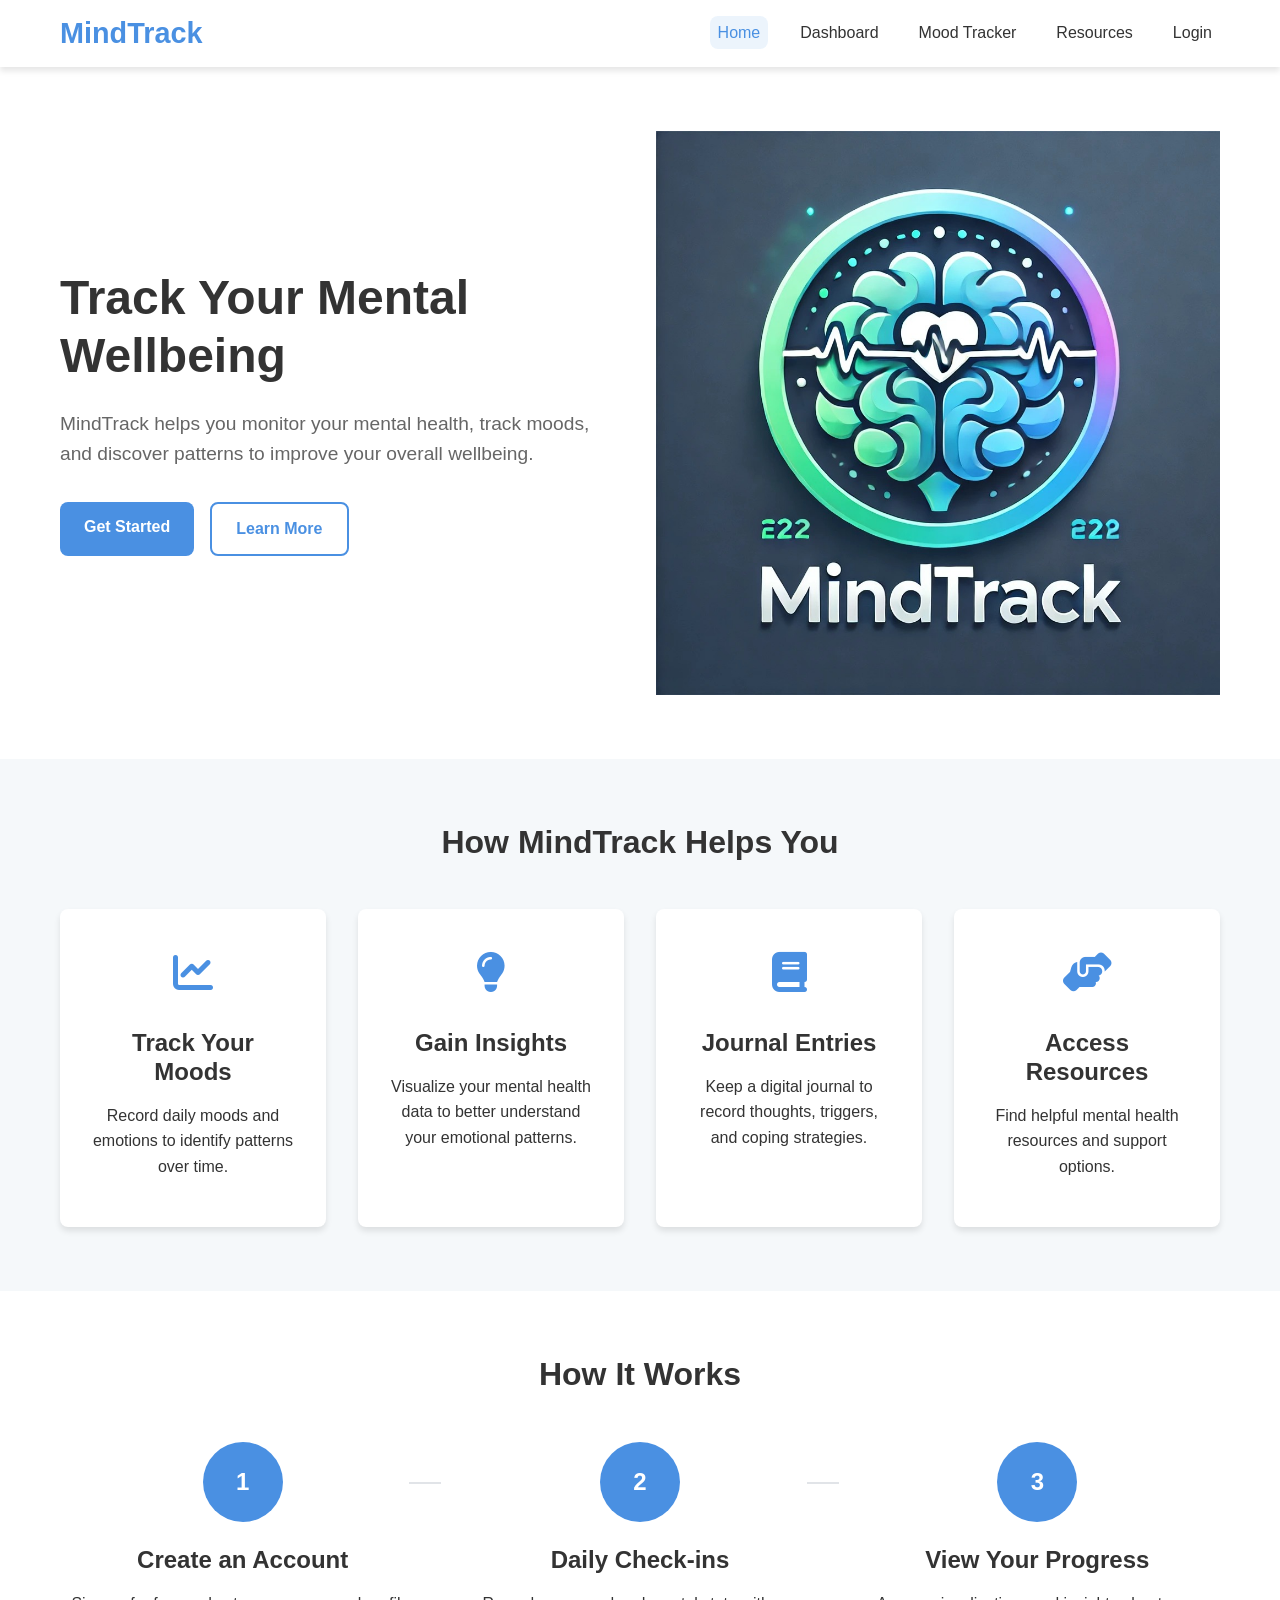
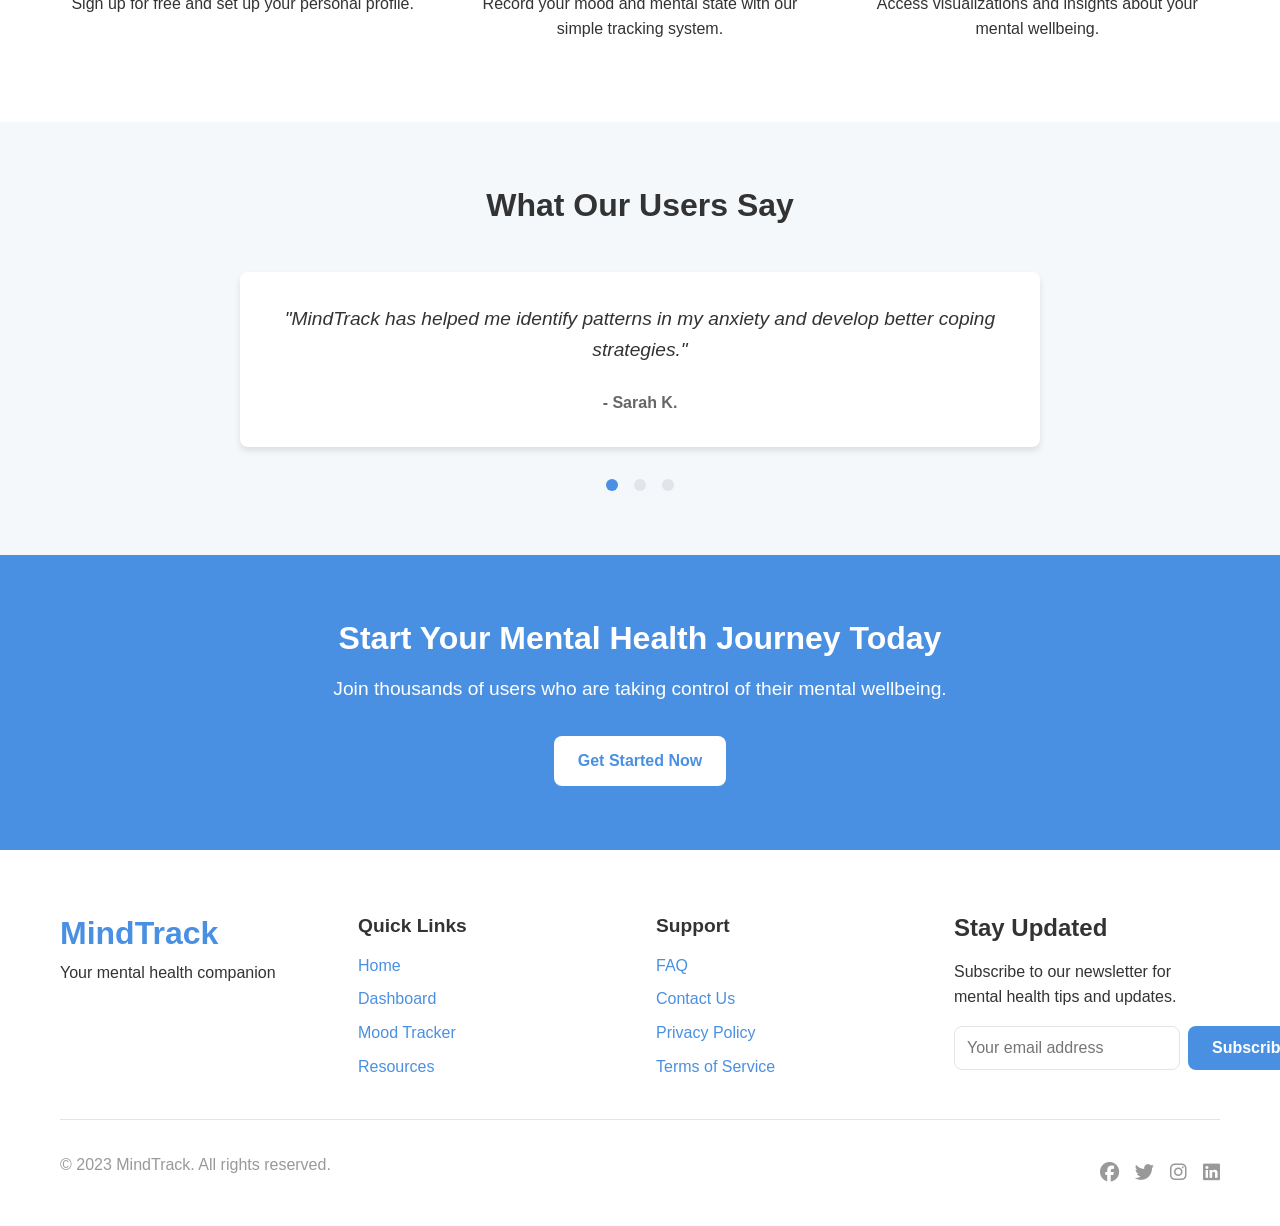
==== PBL-2/index.html @ 96ab4c28 "Add files via upload" ====
<!DOCTYPE html>
<html lang="en">
<head>
    <meta charset="UTF-8">
    <meta name="viewport" content="width=device-width, initial-scale=1.0">
    <title>MindTrack - Mental Health Monitoring</title>
    <link rel="icon" type="image/x-icon" href="mindTrack.jpeg">
    <link rel="stylesheet" href="styles.css">
    <link rel="stylesheet" href="https://cdnjs.cloudflare.com/ajax/libs/font-awesome/6.4.0/css/all.min.css">
</head>
<body>
    <header>
        <div class="container">
            <div class="logo">
                <h1>MindTrack</h1>
            </div>
            <nav>
                <ul class="nav-links">
                    <li><a href="index.html" class="active">Home</a></li>
                    <li><a href="dashboard.html">Dashboard</a></li>
                    <li><a href="mood-tracker.html">Mood Tracker</a></li>
                    <li><a href="resources.html">Resources</a></li>
                    <li><a href="login.html" id="logout-btn">Login</a></li>
                </ul>
                <div class="hamburger">
                    <span></span>
                    <span></span>
                    <span></span>
                </div>
            </nav>
        </div>
    </header>

    <section class="hero">
        <div class="container">
            <div class="hero-content">
                <h1>Track Your Mental Wellbeing</h1>
                <p>MindTrack helps you monitor your mental health, track moods, and discover patterns to improve your overall wellbeing.</p>
                <div class="cta-buttons">
                    <a href="dashboard.html" class="btn btn-primary">Get Started</a>
                    <a href="#features" class="btn btn-secondary">Learn More</a>
                </div>
            </div>
            <div class="hero-image">
                <img src="mindTrack.jpeg" alt="Mental health illustration">
            </div>
        </div>
    </section>

    <section id="features" class="features">
        <div class="container">
            <h2>How MindTrack Helps You</h2>
            <div class="feature-grid">
                <div class="feature-card">
                    <div class="feature-icon">
                        <i class="fas fa-chart-line"></i>
                    </div>
                    <h3>Track Your Moods</h3>
                    <p>Record daily moods and emotions to identify patterns over time.</p>
                </div>
                <div class="feature-card">
                    <div class="feature-icon">
                        <i class="fas fa-lightbulb"></i>
                    </div>
                    <h3>Gain Insights</h3>
                    <p>Visualize your mental health data to better understand your emotional patterns.</p>
                </div>
                <div class="feature-card">
                    <div class="feature-icon">
                        <i class="fas fa-book"></i>
                    </div>
                    <h3>Journal Entries</h3>
                    <p>Keep a digital journal to record thoughts, triggers, and coping strategies.</p>
                </div>
                <div class="feature-card">
                    <div class="feature-icon">
                        <i class="fas fa-hands-helping"></i>
                    </div>
                    <h3>Access Resources</h3>
                    <p>Find helpful mental health resources and support options.</p>
                </div>
            </div>
        </div>
    </section>

    <section class="how-it-works">
        <div class="container">
            <h2>How It Works</h2>
            <div class="steps">
                <div class="step">
                    <div class="step-number">1</div>
                    <h3>Create an Account</h3>
                    <p>Sign up for free and set up your personal profile.</p>
                </div>
                <div class="step">
                    <div class="step-number">2</div>
                    <h3>Daily Check-ins</h3>
                    <p>Record your mood and mental state with our simple tracking system.</p>
                </div>
                <div class="step">
                    <div class="step-number">3</div>
                    <h3>View Your Progress</h3>
                    <p>Access visualizations and insights about your mental wellbeing.</p>
                </div>
            </div>
        </div>
    </section>

    <section class="testimonials">
        <div class="container">
            <h2>What Our Users Say</h2>
            <div class="testimonial-slider">
                <div class="testimonial">
                    <p>"MindTrack has helped me identify patterns in my anxiety and develop better coping strategies."</p>
                    <div class="testimonial-author">- Sarah K.</div>
                </div>
                <div class="testimonial">
                    <p>"The mood tracking feature has been invaluable for discussions with my therapist."</p>
                    <div class="testimonial-author">- Michael T.</div>
                </div>
                <div class="testimonial">
                    <p>"I've become more aware of my emotional triggers thanks to the journaling feature."</p>
                    <div class="testimonial-author">- Jamie L.</div>
                </div>
            </div>
            <div class="slider-controls">
                <span class="slider-dot active"></span>
                <span class="slider-dot"></span>
                <span class="slider-dot"></span>
            </div>
        </div>
    </section>

    <section class="cta">
        <div class="container">
            <h2>Start Your Mental Health Journey Today</h2>
            <p>Join thousands of users who are taking control of their mental wellbeing.</p>
            <a href="dashboard.html" class="btn btn-primary">Get Started Now</a>
        </div>
    </section>

    <footer>
        <div class="container">
            <div class="footer-content">
                <div class="footer-logo">
                    <h2>MindTrack</h2>
                    <p>Your mental health companion</p>
                </div>
                <div class="footer-links">
                    <h3>Quick Links</h3>
                    <ul>
                        <li><a href="index.html">Home</a></li>
                        <li><a href="dashboard.html">Dashboard</a></li>
                        <li><a href="mood-tracker.html">Mood Tracker</a></li>
                        <li><a href="resources.html">Resources</a></li>
                    </ul>
                </div>
                <div class="footer-links">
                    <h3>Support</h3>
                    <ul>
                        <li><a href="#">FAQ</a></li>
                        <li><a href="#">Contact Us</a></li>
                        <li><a href="#">Privacy Policy</a></li>
                        <li><a href="#">Terms of Service</a></li>
                    </ul>
                </div>
                <div class="footer-newsletter">
                    <h3>Stay Updated</h3>
                    <p>Subscribe to our newsletter for mental health tips and updates.</p>
                    <form class="newsletter-form">
                        <input type="email" placeholder="Your email address">
                        <button type="submit" class="btn btn-primary">Subscribe</button>
                    </form>
                </div>
            </div>
            <div class="footer-bottom">
                <p>&copy; 2023 MindTrack. All rights reserved.</p>
                <div class="social-icons">
                    <a href="#"><i class="fab fa-facebook"></i></a>
                    <a href="#"><i class="fab fa-twitter"></i></a>
                    <a href="#"><i class="fab fa-instagram"></i></a>
                    <a href="#"><i class="fab fa-linkedin"></i></a>
                </div>
            </div>
        </div>
    </footer>

    <script src="script.js"></script>
</body>
</html>
---- PBL-2/styles.css ----
/* Base Styles */
:root {
  --primary-color: #4a90e2;
  --primary-dark: #3a7bc8;
  --secondary-color: #6c63ff;
  --accent-color: #5cdb95;
  --text-color: #333333;
  --text-light: #666666;
  --text-lighter: #999999;
  --bg-color: #ffffff;
  --bg-light: #f5f8fa;
  --bg-dark: #edf2f7;
  --border-color: #e1e4e8;
  --success-color: #2ecc71;
  --warning-color: #f39c12;
  --danger-color: #e74c3c;
  --shadow: 0 4px 6px rgba(0, 0, 0, 0.1);
  --border-radius: 8px;
  --transition: all 0.3s ease;
}

* {
  margin: 0;
  padding: 0;
  box-sizing: border-box;
}

body {
  font-family: "Segoe UI", Tahoma, Geneva, Verdana, sans-serif;
  line-height: 1.6;
  color: var(--text-color);
  background-color: var(--bg-light);
}

.container {
  width: 100%;
  max-width: 1200px;
  margin: 0 auto;
  padding: 0 20px;
}

a {
  text-decoration: none;
  color: var(--primary-color);
  transition: var(--transition);
}

a:hover {
  color: var(--primary-dark);
}

ul {
  list-style: none;
}

img {
  max-width: 100%;
  height: auto;
}

/* Typography */
h1,
h2,
h3,
h4,
h5,
h6 {
  margin-bottom: 1rem;
  line-height: 1.2;
  font-weight: 600;
}

h1 {
  font-size: 2.5rem;
}

h2 {
  font-size: 2rem;
}

h3 {
  font-size: 1.5rem;
}

p {
  margin-bottom: 1rem;
}

/* Buttons */
.btn {
  display: inline-block;
  padding: 0.75rem 1.5rem;
  border-radius: var(--border-radius);
  font-weight: 600;
  text-align: center;
  cursor: pointer;
  transition: var(--transition);
  border: none;
  font-size: 1rem;
}

.btn-primary {
  background-color: var(--primary-color);
  color: white;
}

.btn-primary:hover {
  background-color: var(--primary-dark);
  color: white;
}

.btn-secondary {
  background-color: transparent;
  color: var(--primary-color);
  border: 2px solid var(--primary-color);
}

.btn-secondary:hover {
  background-color: var(--primary-color);
  color: white;
}

.btn-text {
  background: none;
  border: none;
  color: var(--primary-color);
  cursor: pointer;
  font-weight: 600;
  padding: 0;
  font-size: 0.9rem;
}

.btn-text:hover {
  color: var(--primary-dark);
  text-decoration: underline;
}

.btn-icon {
  background: none;
  border: none;
  color: var(--text-color);
  cursor: pointer;
  padding: 0.5rem;
  border-radius: 50%;
  display: flex;
  align-items: center;
  justify-content: center;
}

.btn-icon:hover {
  background-color: var(--bg-dark);
}

/* Header */
header {
  background-color: var(--bg-color);
  box-shadow: var(--shadow);
  padding: 1rem 0;
  position: sticky;
  top: 0;
  z-index: 100;
}

header .container {
  display: flex;
  justify-content: space-between;
  align-items: center;
}

.logo h1 {
  font-size: 1.8rem;
  margin: 0;
  color: var(--primary-color);
}

nav {
  display: flex;
  align-items: center;
}

.nav-links {
  display: flex;
}

.nav-links li {
  margin-left: 1.5rem;
}

.nav-links a {
  color: var(--text-color);
  font-weight: 500;
  padding: 0.5rem;
  border-radius: var(--border-radius);
}

.nav-links a:hover,
.nav-links a.active {
  color: var(--primary-color);
}

.nav-links a.active {
  background-color: rgba(74, 144, 226, 0.1);
}

.hamburger {
  display: none;
  flex-direction: column;
  cursor: pointer;
}

.hamburger span {
  width: 25px;
  height: 3px;
  background-color: var(--text-color);
  margin: 2px 0;
  border-radius: 3px;
  transition: var(--transition);
}

/* Hero Section */
.hero {
  padding: 4rem 0;
  background-color: var(--bg-color);
}

.hero .container {
  display: flex;
  align-items: center;
  gap: 2rem;
}

.hero-content {
  flex: 1;
}

.hero-content h1 {
  font-size: 3rem;
  margin-bottom: 1.5rem;
  color: var(--text-color);
}

.hero-content p {
  font-size: 1.2rem;
  margin-bottom: 2rem;
  color: var(--text-light);
}

.cta-buttons {
  display: flex;
  gap: 1rem;
}

.hero-image {
  flex: 1;
  display: flex;
  justify-content: center;
}

/* Features Section */
.features {
  padding: 4rem 0;
  background-color: var(--bg-light);
}

.features h2 {
  text-align: center;
  margin-bottom: 3rem;
}

.feature-grid {
  display: grid;
  grid-template-columns: repeat(auto-fit, minmax(250px, 1fr));
  gap: 2rem;
}

.feature-card {
  background-color: var(--bg-color);
  border-radius: var(--border-radius);
  padding: 2rem;
  box-shadow: var(--shadow);
  text-align: center;
  transition: var(--transition);
}

.feature-card:hover {
  transform: translateY(-5px);
}

.feature-icon {
  font-size: 2.5rem;
  color: var(--primary-color);
  margin-bottom: 1.5rem;
}

.feature-card h3 {
  margin-bottom: 1rem;
}

/* How It Works Section */
.how-it-works {
  padding: 4rem 0;
  background-color: var(--bg-color);
}

.how-it-works h2 {
  text-align: center;
  margin-bottom: 3rem;
}

.steps {
  display: flex;
  justify-content: space-between;
  gap: 2rem;
}

.step {
  flex: 1;
  text-align: center;
  position: relative;
}

.step:not(:last-child)::after {
  content: "";
  position: absolute;
  top: 2.5rem;
  right: -1rem;
  width: 2rem;
  height: 2px;
  background-color: var(--border-color);
}

.step-number {
  width: 5rem;
  height: 5rem;
  background-color: var(--primary-color);
  color: white;
  border-radius: 50%;
  display: flex;
  align-items: center;
  justify-content: center;
  font-size: 1.5rem;
  font-weight: bold;
  margin: 0 auto 1.5rem;
}

/* Testimonials Section */
.testimonials {
  padding: 4rem 0;
  background-color: var(--bg-light);
}

.testimonials h2 {
  text-align: center;
  margin-bottom: 3rem;
}

.testimonial-slider {
  max-width: 800px;
  margin: 0 auto;
  position: relative;
}

.testimonial {
  background-color: var(--bg-color);
  border-radius: var(--border-radius);
  padding: 2rem;
  box-shadow: var(--shadow);
  text-align: center;
}

.testimonial p {
  font-size: 1.2rem;
  font-style: italic;
  margin-bottom: 1.5rem;
}

.testimonial-author {
  font-weight: 600;
  color: var(--text-light);
}

.slider-controls {
  display: flex;
  justify-content: center;
  margin-top: 2rem;
}

.slider-dot {
  width: 12px;
  height: 12px;
  border-radius: 50%;
  background-color: var(--border-color);
  margin: 0 0.5rem;
  cursor: pointer;
  transition: var(--transition);
}

.slider-dot.active {
  background-color: var(--primary-color);
}

/* CTA Section */
.cta {
  padding: 4rem 0;
  background-color: var(--primary-color);
  color: white;
  text-align: center;
}

.cta h2 {
  margin-bottom: 1rem;
}

.cta p {
  margin-bottom: 2rem;
  font-size: 1.2rem;
}

.cta .btn-primary {
  background-color: white;
  color: var(--primary-color);
}

.cta .btn-primary:hover {
  background-color: var(--bg-light);
}

/* Footer */
footer {
  background-color: var(--bg-color);
  padding: 4rem 0 2rem;
}

.footer-content {
  display: grid;
  grid-template-columns: repeat(auto-fit, minmax(200px, 1fr));
  gap: 2rem;
  margin-bottom: 2rem;
}

.footer-logo h2 {
  color: var(--primary-color);
  margin-bottom: 0.5rem;
}

.footer-links h3 {
  margin-bottom: 1rem;
  font-size: 1.2rem;
}

.footer-links ul li {
  margin-bottom: 0.5rem;
}

.footer-newsletter p {
  margin-bottom: 1rem;
}

.newsletter-form {
  display: flex;
  gap: 0.5rem;
}

.newsletter-form input {
  flex: 1;
  padding: 0.75rem;
  border: 1px solid var(--border-color);
  border-radius: var(--border-radius);
  font-size: 1rem;
}

.footer-bottom {
  display: flex;
  justify-content: space-between;
  align-items: center;
  padding-top: 2rem;
  border-top: 1px solid var(--border-color);
  color: var(--text-lighter);
}

.social-icons {
  display: flex;
  gap: 1rem;
}

.social-icons a {
  color: var(--text-lighter);
  font-size: 1.2rem;
}

.social-icons a:hover {
  color: var(--primary-color);
}

/* Dashboard Styles */
.dashboard {
  padding: 2rem 0;
}

.dashboard-header {
  margin-bottom: 2rem;
}

.dashboard-header h1 {
  margin-bottom: 0.5rem;
}

.date {
  color: var(--text-light);
  font-size: 1.1rem;
}

.dashboard-grid {
  display: grid;
  grid-template-columns: repeat(3, 1fr);
  gap: 1.5rem;
}

.dashboard-card {
  background-color: var(--bg-color);
  border-radius: var(--border-radius);
  padding: 1.5rem;
  box-shadow: var(--shadow);
}

.summary-card {
  grid-column: span 1;
}

.mood-chart-card {
  grid-column: span 2;
}

.check-in-card,
.journal-card {
  grid-column: span 3;
}

.resources-card {
  grid-column: span 3;
}

.wellbeing-score {
  display: flex;
  flex-direction: column;
  align-items: center;
  margin: 1.5rem 0;
}

.score-circle {
  width: 100px;
  height: 100px;
  border-radius: 50%;
  background-color: var(--primary-color);
  color: white;
  display: flex;
  align-items: center;
  justify-content: center;
  font-size: 2rem;
  font-weight: bold;
  margin-bottom: 1rem;
}

.summary-stats {
  display: flex;
  justify-content: space-between;
  margin-top: 1.5rem;
}

.stat {
  text-align: center;
  flex: 1;
}

.stat p:first-child {
  color: var(--text-light);
  font-size: 0.9rem;
  margin-bottom: 0.5rem;
}

.trend {
  font-weight: 600;
}

.trend.positive {
  color: var(--success-color);
}

.trend.negative {
  color: var(--danger-color);
}

.value {
  font-weight: 600;
  font-size: 1.1rem;
}

.chart-container {
  height: 250px;
  margin-top: 1rem;
}

.mood-selector {
  display: flex;
  justify-content: space-between;
  margin: 1.5rem 0;
}

.mood-option {
  display: flex;
  flex-direction: column;
  align-items: center;
  cursor: pointer;
  padding: 0.5rem;
  border-radius: var(--border-radius);
  transition: var(--transition);
}

.mood-option:hover,
.mood-option.selected {
  background-color: rgba(74, 144, 226, 0.1);
}

.mood-emoji {
  font-size: 2rem;
  margin-bottom: 0.5rem;
}

.check-in-card textarea {
  width: 100%;
  padding: 1rem;
  border: 1px solid var(--border-color);
  border-radius: var(--border-radius);
  resize: vertical;
  min-height: 100px;
  margin-bottom: 1rem;
  font-family: inherit;
  font-size: 1rem;
}

.journal-entries {
  margin: 1rem 0;
}

.journal-entry {
  padding: 1rem;
  border-bottom: 1px solid var(--border-color);
}

.entry-header {
  display: flex;
  justify-content: space-between;
  margin-bottom: 0.5rem;
}

.entry-date {
  color: var(--text-light);
  font-size: 0.9rem;
}

.entry-mood {
  font-size: 1.2rem;
}

.entry-content {
  color: var(--text-color);
}

.resource-list {
  margin: 1rem 0;
}

.resource-item {
  display: flex;
  align-items: center;
  padding: 1rem;
  border-bottom: 1px solid var(--border-color);
}

.resource-icon {
  font-size: 1.5rem;
  color: var(--primary-color);
  margin-right: 1rem;
}

.resource-content h3 {
  margin-bottom: 0.25rem;
  font-size: 1.1rem;
}

.resource-content p {
  color: var(--text-light);
  font-size: 0.9rem;
  margin-bottom: 0.5rem;
}

.resource-link {
  font-size: 0.9rem;
  font-weight: 600;
}

.empty-state {
  color: var(--text-light);
  text-align: center;
  padding: 2rem;
}

/* Mood Tracker Styles */
.mood-tracker {
  padding: 2rem 0;
}

.page-header {
  text-align: center;
  margin-bottom: 2rem;
}

.page-header p {
  color: var(--text-light);
  max-width: 700px;
  margin: 0 auto;
}

.tracker-grid {
  display: grid;
  grid-template-columns: repeat(2, 1fr);
  gap: 1.5rem;
}

.tracker-card {
  background-color: var(--bg-color);
  border-radius: var(--border-radius);
  padding: 1.5rem;
  box-shadow: var(--shadow);
}

.mood-history-card,
.mood-calendar-card {
  grid-column: span 1;
}

.journal-entry-card,
.journal-list-card,
.insights-card {
  grid-column: span 2;
}

.calendar-header {
  display: flex;
  justify-content: space-between;
  align-items: center;
  margin-bottom: 1rem;
}

.calendar-grid {
  display: grid;
  grid-template-columns: repeat(7, 1fr);
  gap: 0.5rem;
}

.calendar-day-header {
  text-align: center;
  font-weight: 600;
  color: var(--text-light);
  padding: 0.5rem;
  font-size: 0.9rem;
}

.calendar-day {
  aspect-ratio: 1;
  border: 1px solid var(--border-color);
  border-radius: var(--border-radius);
  padding: 0.5rem;
  display: flex;
  flex-direction: column;
  align-items: center;
  cursor: pointer;
  transition: var(--transition);
}

.calendar-day:hover {
  background-color: var(--bg-light);
}

.calendar-day.empty {
  border: none;
  cursor: default;
}

.calendar-day.today {
  border-color: var(--primary-color);
  font-weight: 600;
}

.day-number {
  font-size: 0.9rem;
  margin-bottom: 0.25rem;
}

.mood-dot {
  width: 10px;
  height: 10px;
  border-radius: 50%;
}

.calendar-legend {
  display: flex;
  justify-content: center;
  flex-wrap: wrap;
  gap: 1rem;
  margin-top: 1rem;
}

.legend-item {
  display: flex;
  align-items: center;
  font-size: 0.9rem;
}

.legend-color {
  width: 12px;
  height: 12px;
  border-radius: 50%;
  margin-right: 0.5rem;
}

.chart-legend {
  display: flex;
  justify-content: center;
  margin-top: 1rem;
}

.journal-form .form-group {
  margin-bottom: 1.5rem;
}

.journal-form label {
  display: block;
  margin-bottom: 0.5rem;
  font-weight: 600;
}

.journal-form input[type="text"],
.journal-form input[type="date"] {
  width: 100%;
  padding: 0.75rem;
  border: 1px solid var(--border-color);
  border-radius: var(--border-radius);
  font-size: 1rem;
}

.factors-grid {
  display: grid;
  grid-template-columns: repeat(auto-fill, minmax(150px, 1fr));
  gap: 1rem;
}

.factor-checkbox {
  display: flex;
  align-items: center;
}

.factor-checkbox input {
  margin-right: 0.5rem;
}

.form-actions {
  display: flex;
  justify-content: flex-end;
  gap: 1rem;
}

.journal-list {
  max-height: 400px;
  overflow-y: auto;
}

.journal-item {
  padding: 1rem;
  border-bottom: 1px solid var(--border-color);
}

.journal-item-header {
  display: flex;
  justify-content: space-between;
  margin-bottom: 0.5rem;
}

.journal-date {
  color: var(--text-light);
  font-size: 0.9rem;
}

.journal-mood {
  font-size: 1.2rem;
}

.journal-title {
  margin-bottom: 0.5rem;
  font-size: 1.1rem;
}

.journal-preview {
  color: var(--text-light);
  margin-bottom: 0.5rem;
  font-size: 0.9rem;
}

.journal-actions {
  display: flex;
  gap: 1rem;
}

.insights-content {
  display: flex;
  flex-direction: column;
  gap: 1.5rem;
}

.insight-item h3 {
  margin-bottom: 0.5rem;
  font-size: 1.1rem;
}

.factors-chart-container {
  height: 200px;
}

#recommendations-list li {
  margin-bottom: 0.5rem;
  position: relative;
  padding-left: 1.5rem;
}

#recommendations-list li::before {
  content: "•";
  position: absolute;
  left: 0;
  color: var(--primary-color);
  font-weight: bold;
}

/* Resources Page Styles */
.resources-hero {
  background-color: var(--primary-color);
  color: white;
  padding: 3rem 0;
  text-align: center;
}

.resources-hero h1 {
  margin-bottom: 1rem;
}

.resources-hero p {
  max-width: 700px;
  margin: 0 auto;
  font-size: 1.2rem;
}

.resources-categories {
  padding: 3rem 0;
}

.categories-grid {
  display: grid;
  grid-template-columns: repeat(auto-fit, minmax(250px, 1fr));
  gap: 1.5rem;
}

.category-card {
  background-color: var(--bg-color);
  border-radius: var(--border-radius);
  padding: 2rem;
  box-shadow: var(--shadow);
  text-align: center;
  transition: var(--transition);
  color: var(--text-color);
}

.category-card:hover {
  transform: translateY(-5px);
}

.category-icon {
  font-size: 2.5rem;
  color: var(--primary-color);
  margin-bottom: 1.5rem;
}

.category-card h3 {
  margin-bottom: 1rem;
}

.category-card p {
  color: var(--text-light);
}

.resource-section {
  padding: 3rem 0;
  border-top: 1px solid var(--border-color);
}

.resource-section h2 {
  text-align: center;
  margin-bottom: 2rem;
}

.resources-grid {
  display: grid;
  grid-template-columns: repeat(auto-fit, minmax(300px, 1fr));
  gap: 2rem;
}

.resource-card {
  background-color: var(--bg-color);
  border-radius: var(--border-radius);
  overflow: hidden;
  box-shadow: var(--shadow);
  transition: var(--transition);
}

.resource-card:hover {
  transform: translateY(-5px);
}

.resource-image {
  height: 200px;
  overflow: hidden;
}

.resource-image img {
  width: 100%;
  height: 100%;
  object-fit: cover;
}

.resource-content {
  padding: 1.5rem;
}

.resource-content h3 {
  margin-bottom: 0.5rem;
}

.resource-content p {
  color: var(--text-light);
  margin-bottom: 1.5rem;
}

.crisis-section {
  background-color: #fff8f8;
}

.crisis-notice {
  display: flex;
  align-items: center;
  background-color: #ffebeb;
  padding: 1rem;
  border-radius: var(--border-radius);
  margin-bottom: 2rem;
}

.crisis-notice i {
  color: var(--danger-color);
  font-size: 1.5rem;
  margin-right: 1rem;
}

.crisis-resources {
  display: grid;
  grid-template-columns: repeat(auto-fit, minmax(250px, 1fr));
  gap: 1.5rem;
}

.crisis-resource {
  background-color: white;
  border-radius: var(--border-radius);
  padding: 1.5rem;
  box-shadow: var(--shadow);
  text-align: center;
}

.crisis-phone {
  font-size: 1.5rem;
  font-weight: bold;
  color: var(--primary-color);
  margin: 1rem 0;
}

.find-professional {
  padding: 3rem 0;
  background-color: var(--bg-light);
}

.find-professional h2 {
  text-align: center;
  margin-bottom: 1rem;
}

.find-professional p {
  text-align: center;
  max-width: 700px;
  margin: 0 auto 2rem;
}

.search-form {
  display: grid;
  grid-template-columns: repeat(auto-fit, minmax(200px, 1fr));
  gap: 1.5rem;
  max-width: 900px;
  margin: 0 auto;
  align-items: end;
}

.search-form .form-group {
  margin-bottom: 0;
}

.search-form label {
  display: block;
  margin-bottom: 0.5rem;
  font-weight: 600;
}

.search-form input,
.search-form select {
  width: 100%;
  padding: 0.75rem;
  border: 1px solid var(--border-color);
  border-radius: var(--border-radius);
  font-size: 1rem;
}

/* Responsive Styles */
@media (max-width: 992px) {
  .dashboard-grid {
    grid-template-columns: repeat(2, 1fr);
  }

  .summary-card,
  .mood-chart-card {
    grid-column: span 1;
  }

  .steps {
    flex-direction: column;
  }

  .step:not(:last-child)::after {
    display: none;
  }
}

@media (max-width: 768px) {
  .hero .container {
    flex-direction: column;
  }

  .dashboard-grid,
  .tracker-grid {
    grid-template-columns: 1fr;
  }

  .mood-history-card,
  .mood-calendar-card {
    grid-column: span 1;
  }

  .hamburger {
    display: flex;
  }

  .nav-links {
    position: absolute;
    top: 100%;
    left: 0;
    right: 0;
    background-color: var(--bg-color);
    flex-direction: column;
    align-items: center;
    padding: 1rem 0;
    box-shadow: var(--shadow);
    display: none;
  }

  .nav-links.active {
    display: flex;
  }

  .nav-links li {
    margin: 0.5rem 0;
  }
}

@media (max-width: 576px) {
  h1 {
    font-size: 2rem;
  }

  h2 {
    font-size: 1.5rem;
  }

  .cta-buttons {
    flex-direction: column;
  }

  .footer-content {
    grid-template-columns: 1fr;
  }

  .footer-bottom {
    flex-direction: column;
    gap: 1rem;
  }
}
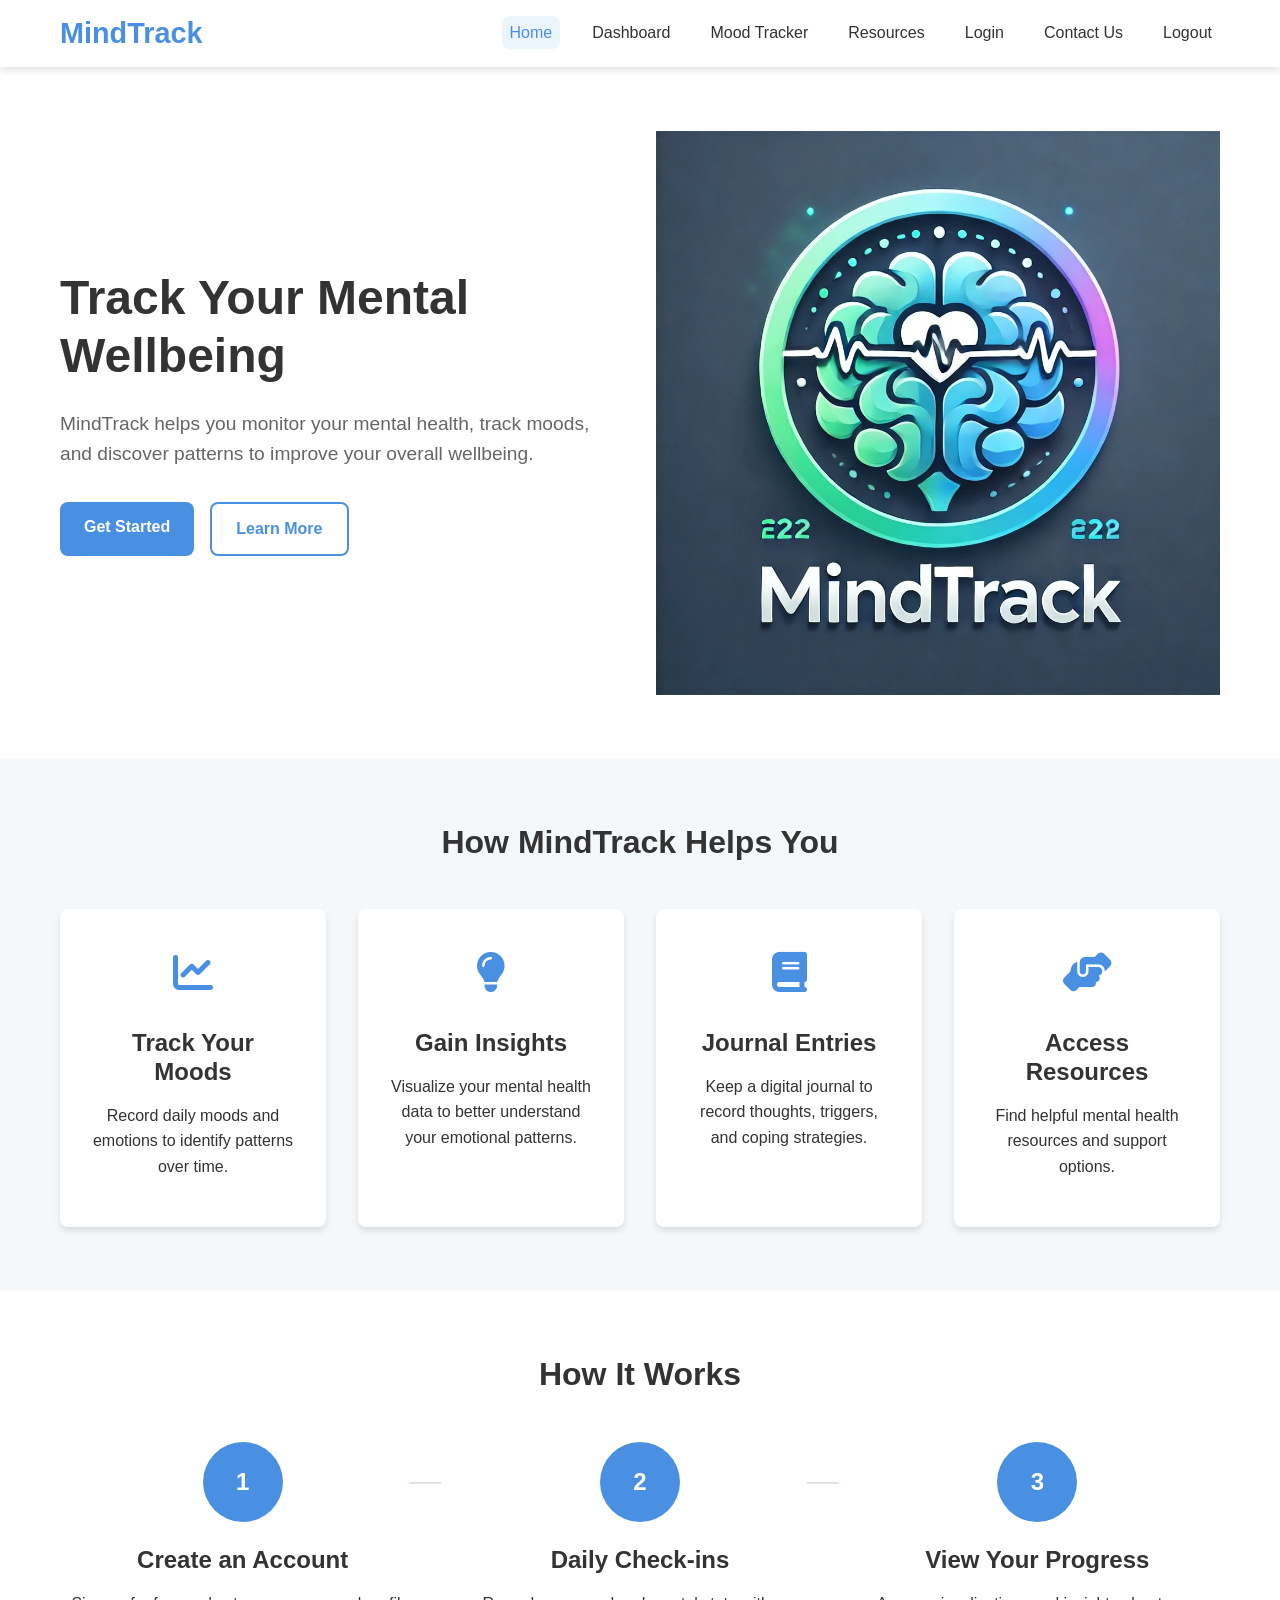
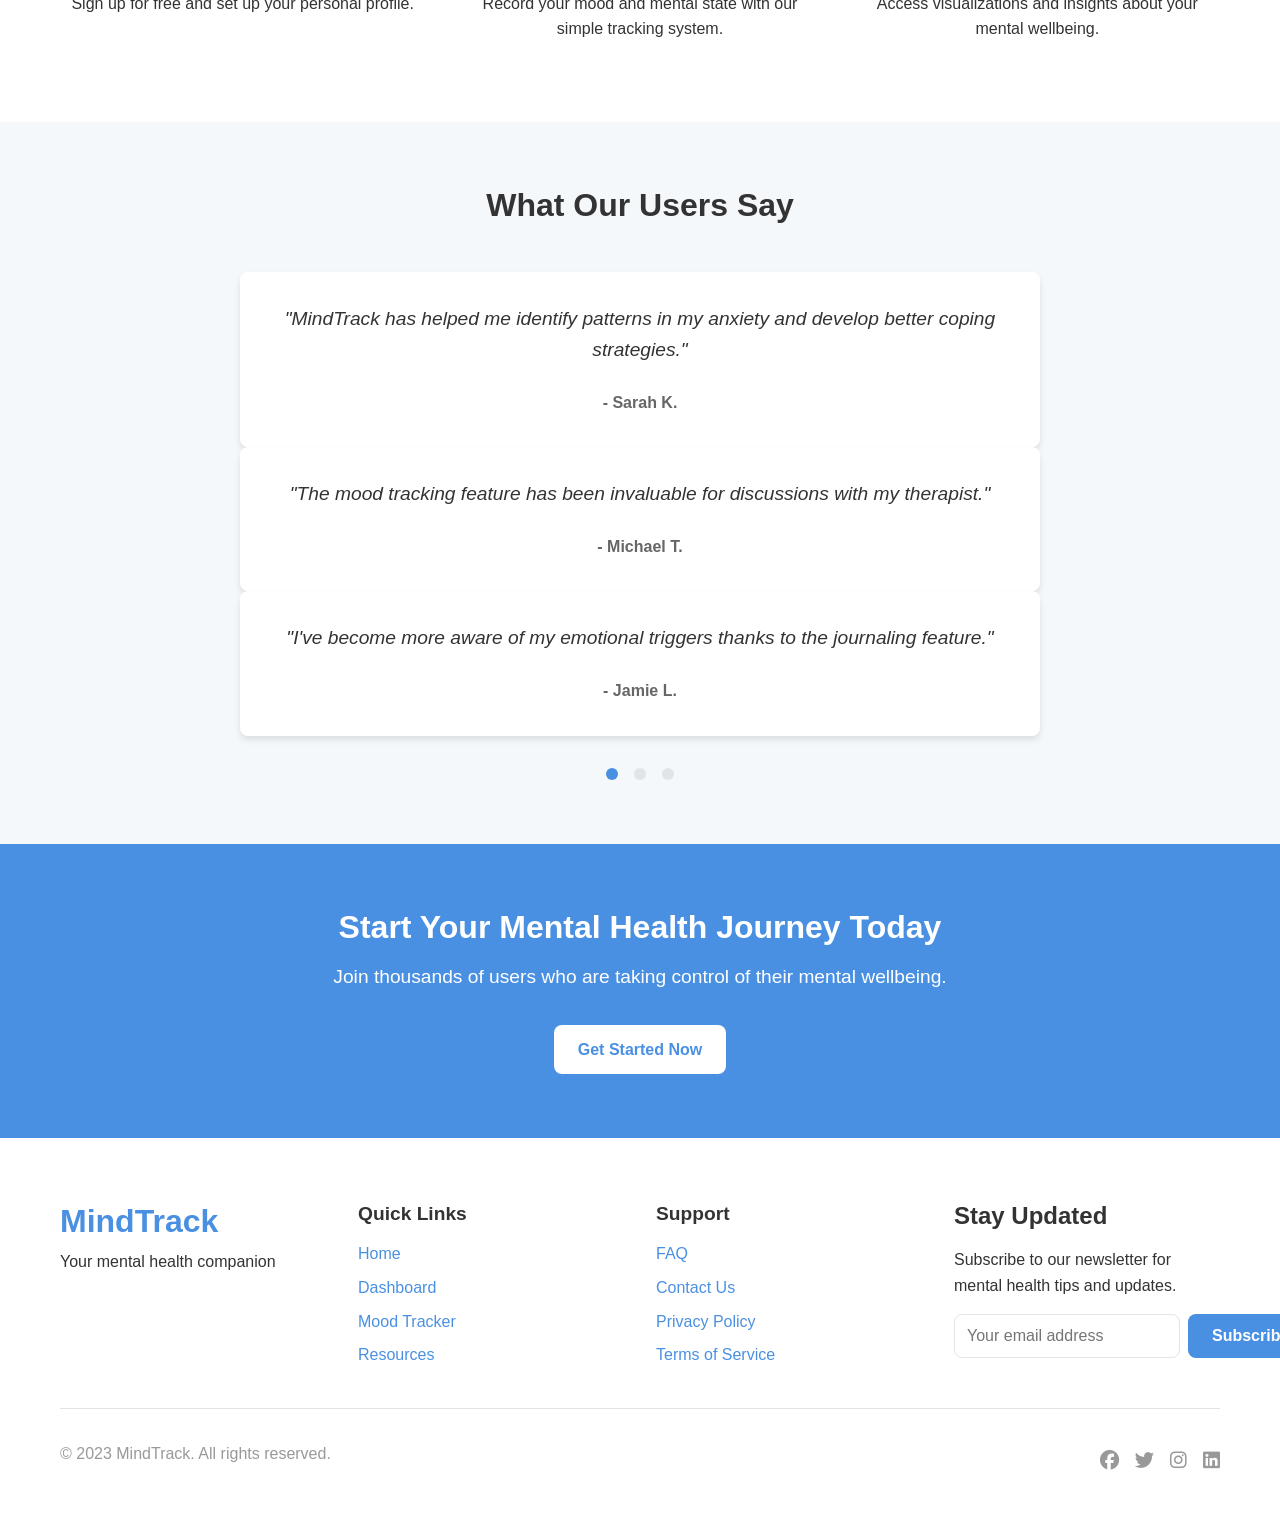
==== commit c4834de8: "Add files via upload" ====
--- a/PBL-2/index.html
+++ b/PBL-2/index.html
@@ -21,6 +21,9 @@
                     <li><a href="mood-tracker.html">Mood Tracker</a></li>
                     <li><a href="resources.html">Resources</a></li>
                     <li><a href="login.html" id="logout-btn">Login</a></li>
+                    <li><a href="contact.html">Contact Us</a></li>
+                    <li><a href="logout.html">Logout</a></li>
+
                 </ul>
                 <div class="hamburger">
                     <span></span>
